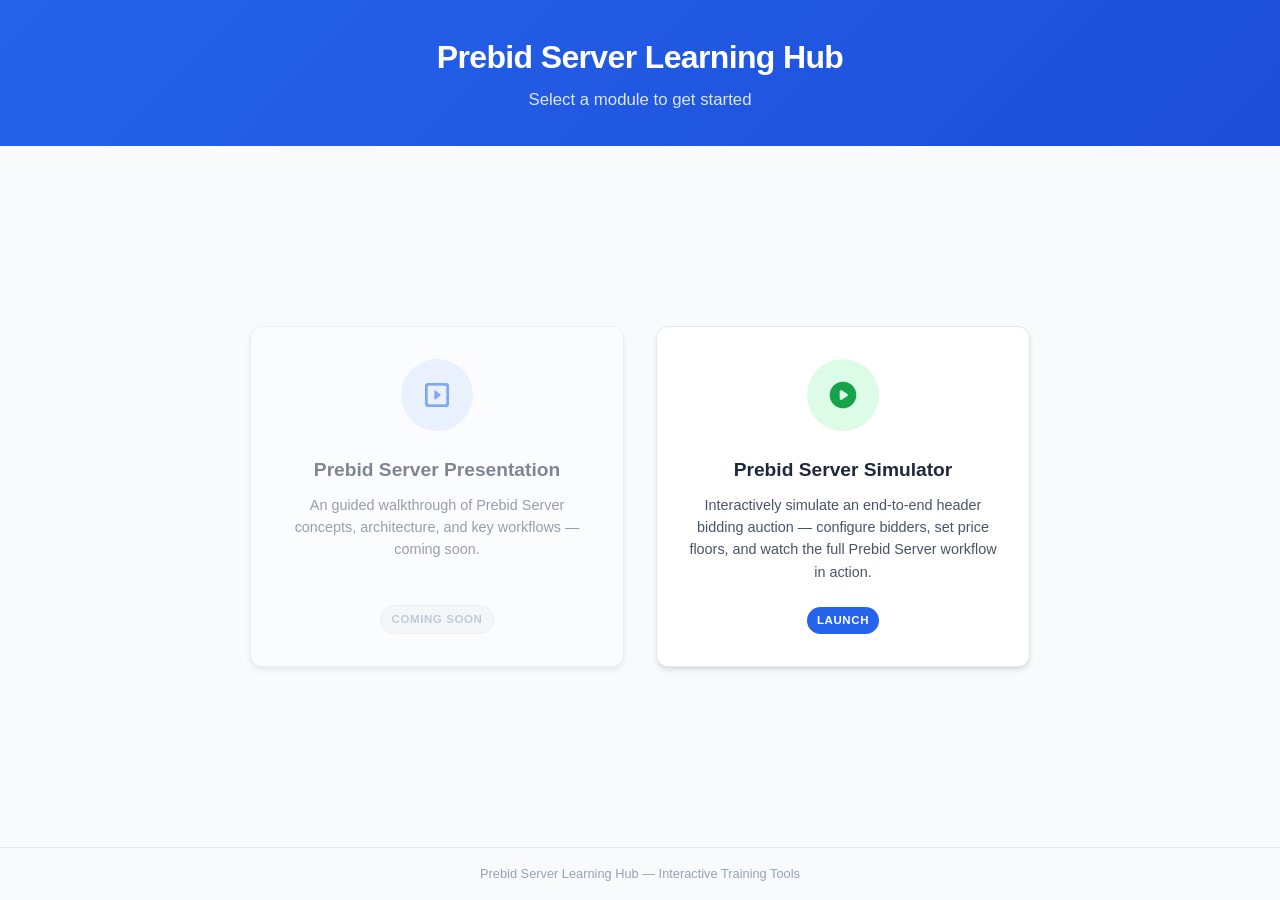
==== landing.html @ 48463693 "first commit" ====
<!DOCTYPE html>
<html lang="en">

<head>
    <meta charset="UTF-8">
    <meta name="viewport" content="width=device-width, initial-scale=1.0">
    <title>Prebid Server — Learning Hub</title>
    <link rel="stylesheet" href="styles.css">
    <link rel="stylesheet" href="https://fonts.googleapis.com/icon?family=Material+Icons+Round">
    <style>
        /* ── Landing-page-specific overrides ── */
        body {
            display: flex;
            flex-direction: column;
            min-height: 100vh;
        }

        .landing-header {
            background: linear-gradient(135deg, var(--primary-color) 0%, var(--primary-dark) 100%);
            color: #fff;
            padding: var(--spacing-xl) var(--spacing-xl);
            text-align: center;
        }

        .landing-header h1 {
            font-size: 2rem;
            font-weight: 700;
            letter-spacing: -0.02em;
            margin-bottom: var(--spacing-xs);
        }

        .landing-header p {
            font-size: 1.05rem;
            opacity: 0.85;
        }

        .landing-main {
            flex: 1;
            display: flex;
            align-items: center;
            justify-content: center;
            padding: var(--spacing-xl);
        }

        .card-grid {
            display: grid;
            grid-template-columns: repeat(auto-fit, minmax(280px, 1fr));
            gap: var(--spacing-xl);
            max-width: 780px;
            width: 100%;
        }

        .landing-card {
            background: var(--bg-secondary);
            border: 1px solid var(--border-color);
            border-radius: var(--radius-lg);
            box-shadow: var(--shadow-md);
            padding: var(--spacing-xl);
            display: flex;
            flex-direction: column;
            align-items: center;
            text-align: center;
            transition: transform var(--transition-normal), box-shadow var(--transition-normal);
            text-decoration: none;
            color: inherit;
            cursor: pointer;
        }

        .landing-card:hover:not(.card-disabled) {
            transform: translateY(-4px);
            box-shadow: var(--shadow-lg);
        }

        .card-disabled {
            opacity: 0.55;
            cursor: not-allowed;
        }

        .card-icon {
            width: 72px;
            height: 72px;
            border-radius: 50%;
            display: flex;
            align-items: center;
            justify-content: center;
            margin-bottom: var(--spacing-lg);
            font-size: 2rem;
        }

        .card-icon--blue {
            background: #dbeafe;
            color: var(--primary-color);
        }

        .card-icon--green {
            background: #dcfce7;
            color: #16a34a;
        }

        .landing-card h2 {
            font-size: 1.2rem;
            font-weight: 700;
            margin-bottom: var(--spacing-sm);
            color: var(--text-primary);
        }

        .landing-card p {
            font-size: 0.9rem;
            color: var(--text-secondary);
            line-height: 1.55;
            margin-bottom: var(--spacing-lg);
            flex: 1;
        }

        .card-badge {
            font-size: 0.72rem;
            font-weight: 600;
            letter-spacing: 0.05em;
            text-transform: uppercase;
            padding: 0.25rem 0.65rem;
            border-radius: var(--radius-full);
        }

        .badge-coming-soon {
            background: var(--bg-tertiary);
            color: var(--text-muted);
            border: 1px solid var(--border-color);
        }

        .badge-launch {
            background: var(--primary-color);
            color: #fff;
        }

        .landing-footer {
            text-align: center;
            padding: var(--spacing-md) var(--spacing-xl);
            font-size: 0.8rem;
            color: var(--text-muted);
            border-top: 1px solid var(--border-color);
        }
    </style>
</head>

<body>
    <header class="landing-header">
        <h1>Prebid Server Learning Hub</h1>
        <p>Select a module to get started</p>
    </header>

    <main class="landing-main">
        <div class="card-grid">

            <!-- Card 1: Presentation (placeholder) -->
            <div class="landing-card card-disabled" aria-disabled="true" title="Coming soon">
                <div class="card-icon card-icon--blue">
                    <span class="material-icons-round" style="font-size:2rem;">slideshow</span>
                </div>
                <h2>Prebid Server Presentation</h2>
                <p>An guided walkthrough of Prebid Server concepts, architecture, and key workflows — coming soon.</p>
                <span class="card-badge badge-coming-soon">Coming Soon</span>
            </div>

            <!-- Card 2: Simulator (links to existing app) -->
            <a class="landing-card" href="index.html" aria-label="Open the Prebid Server Training Simulator">
                <div class="card-icon card-icon--green">
                    <span class="material-icons-round" style="font-size:2rem;">play_circle</span>
                </div>
                <h2>Prebid Server Simulator</h2>
                <p>Interactively simulate an end-to-end header bidding auction — configure bidders, set price floors,
                    and watch the full Prebid Server workflow in action.</p>
                <span class="card-badge badge-launch">Launch</span>
            </a>

        </div>
    </main>

    <footer class="landing-footer">
        Prebid Server Learning Hub &mdash; Interactive Training Tools
    </footer>
</body>

</html>
---- styles.css ----
/* ============================================
   CSS RESET AND BASE STYLES
   ============================================ */

*,
*::before,
*::after {
  box-sizing: border-box;
  margin: 0;
  padding: 0;
}

:root {
  /* Color Palette */
  --primary-color: #2563eb;
  --primary-dark: #1d4ed8;
  --primary-light: #3b82f6;
  --secondary-color: #64748b;
  --success-color: #22c55e;
  --success-light: #86efac;
  --warning-color: #f59e0b;
  --warning-light: #fcd34d;
  --danger-color: #ef4444;
  --danger-light: #fca5a5;
  --info-color: #06b6d4;
  --info-light: #67e8f9;

  /* Neutral Colors */
  --bg-primary: #f8fafc;
  --bg-secondary: #ffffff;
  --bg-tertiary: #f1f5f9;
  --text-primary: #1e293b;
  --text-secondary: #475569;
  --text-muted: #94a3b8;
  --border-color: #e2e8f0;
  --border-dark: #cbd5e1;

  /* Shadows */
  --shadow-sm: 0 1px 2px rgba(0, 0, 0, 0.05);
  --shadow-md:
    0 4px 6px -1px rgba(0, 0, 0, 0.1), 0 2px 4px -1px rgba(0, 0, 0, 0.06);
  --shadow-lg:
    0 10px 15px -3px rgba(0, 0, 0, 0.1), 0 4px 6px -2px rgba(0, 0, 0, 0.05);

  /* Spacing */
  --spacing-xs: 0.25rem;
  --spacing-sm: 0.5rem;
  --spacing-md: 1rem;
  --spacing-lg: 1.5rem;
  --spacing-xl: 2rem;

  /* Border Radius */
  --radius-sm: 0.25rem;
  --radius-md: 0.5rem;
  --radius-lg: 0.75rem;
  --radius-full: 9999px;

  /* Transitions */
  --transition-fast: 150ms ease;
  --transition-normal: 250ms ease;
  --transition-slow: 350ms ease;

  /* Typography */
  --font-family:
    -apple-system, BlinkMacSystemFont, "Segoe UI", Roboto, "Helvetica Neue",
    Arial, sans-serif;
  --font-mono:
    "SF Mono", "Fira Code", "Fira Mono", Menlo, Monaco, Consolas, monospace;
}

html {
  font-size: 16px;
  scroll-behavior: smooth;
}

body {
  font-family: var(--font-family);
  background-color: var(--bg-primary);
  color: var(--text-primary);
  line-height: 1.6;
  min-height: 100vh;
  overflow-x: hidden;
}

/* ============================================
   HEADER STYLES
   ============================================ */

.main-header {
  background: linear-gradient(
    135deg,
    var(--primary-color) 0%,
    var(--primary-dark) 100%
  );
  color: white;
  padding: var(--spacing-md) var(--spacing-xl);
  display: flex;
  justify-content: space-between;
  align-items: center;
  box-shadow: var(--shadow-md);
  position: sticky;
  top: 0;
  z-index: 100;
}

.header-content h1 {
  font-size: 1.5rem;
  font-weight: 700;
  letter-spacing: -0.025em;
}

.header-subtitle {
  font-size: 0.875rem;
  opacity: 0.9;
  margin-top: var(--spacing-xs);
}

.help-toggle {
  display: flex;
  align-items: center;
  gap: var(--spacing-sm);
  background: rgba(255, 255, 255, 0.15);
  border: 1px solid rgba(255, 255, 255, 0.25);
  color: white;
  padding: var(--spacing-sm) var(--spacing-md);
  border-radius: var(--radius-full);
  cursor: pointer;
  transition: background var(--transition-fast);
}

.help-toggle:hover {
  background: rgba(255, 255, 255, 0.25);
}

.help-icon {
  display: flex;
  align-items: center;
  justify-content: center;
  width: 1.5rem;
  height: 1.5rem;
  background: white;
  color: var(--primary-color);
  border-radius: var(--radius-full);
  font-weight: 700;
  font-size: 0.875rem;
}

/* ============================================
   APP CONTAINER LAYOUT
   ============================================ */

.app-container {
  display: grid;
  grid-template-columns: 320px 1fr 320px;
  gap: var(--spacing-md);
  padding: var(--spacing-md);
  height: calc(100vh - 80px);
  overflow: hidden;
  position: relative;
}

/* Responsive adjustments */
@media (max-width: 1400px) {
  .app-container {
    grid-template-columns: 280px 1fr 280px;
  }
}

@media (max-width: 1200px) {
  .app-container {
    grid-template-columns: 260px 1fr 260px;
    gap: var(--spacing-sm);
    padding: var(--spacing-sm);
  }
}

@media (max-width: 1024px) {
  .app-container {
    grid-template-columns: 1fr;
    grid-template-rows: auto auto auto;
    height: auto;
    overflow: visible;
  }

  .config-panel,
  .results-panel,
  .workflow-panel {
    height: auto;
    max-height: none;
  }
}

/* ============================================
   HELP SIDEBAR STYLES
   ============================================ */

.help-sidebar {
  position: fixed;
  top: 0;
  right: -400px;
  width: 400px;
  height: 100vh;
  background: var(--bg-secondary);
  box-shadow: var(--shadow-lg);
  z-index: 200;
  transition: right var(--transition-normal);
  overflow-y: auto;
}

.help-sidebar.open {
  right: 0;
}

.help-header {
  display: flex;
  justify-content: space-between;
  align-items: center;
  padding: var(--spacing-lg);
  border-bottom: 1px solid var(--border-color);
  background: var(--bg-tertiary);
  position: sticky;
  top: 0;
}

.help-header h2 {
  font-size: 1.125rem;
  color: var(--text-primary);
}

.close-help {
  width: 2rem;
  height: 2rem;
  display: flex;
  align-items: center;
  justify-content: center;
  background: transparent;
  border: none;
  font-size: 1.5rem;
  color: var(--text-secondary);
  cursor: pointer;
  border-radius: var(--radius-sm);
  transition: background var(--transition-fast);
}

.close-help:hover {
  background: var(--border-color);
}

.help-content {
  padding: var(--spacing-lg);
}

.help-section {
  margin-bottom: var(--spacing-xl);
}

.help-section h3 {
  font-size: 1rem;
  color: var(--primary-color);
  margin-bottom: var(--spacing-md);
  padding-bottom: var(--spacing-sm);
  border-bottom: 2px solid var(--primary-light);
}

.help-section p {
  color: var(--text-secondary);
  font-size: 0.875rem;
}

.glossary {
  display: flex;
  flex-direction: column;
  gap: var(--spacing-md);
}

.glossary dt {
  font-weight: 600;
  color: var(--text-primary);
  font-size: 0.875rem;
}

.glossary dd {
  color: var(--text-secondary);
  font-size: 0.8125rem;
  margin-left: var(--spacing-md);
  padding-left: var(--spacing-md);
  border-left: 2px solid var(--border-color);
}

.phase-list {
  list-style: none;
  counter-reset: phase;
}

.phase-list li {
  counter-increment: phase;
  padding: var(--spacing-sm) 0;
  padding-left: var(--spacing-xl);
  position: relative;
  font-size: 0.875rem;
  color: var(--text-secondary);
}

.phase-list li::before {
  content: counter(phase);
  position: absolute;
  left: 0;
  width: 1.5rem;
  height: 1.5rem;
  background: var(--primary-color);
  color: white;
  border-radius: var(--radius-full);
  display: flex;
  align-items: center;
  justify-content: center;
  font-size: 0.75rem;
  font-weight: 600;
}

/* ============================================
   PANEL STYLES (Config & Results)
   ============================================ */

.config-panel,
.results-panel {
  background: var(--bg-secondary);
  border-radius: var(--radius-lg);
  box-shadow: var(--shadow-md);
  overflow: hidden;
  display: flex;
  flex-direction: column;
  height: 100%;
}

.panel-header {
  background: var(--bg-tertiary);
  padding: var(--spacing-md) var(--spacing-lg);
  border-bottom: 1px solid var(--border-color);
}

.panel-header h2 {
  font-size: 1rem;
  font-weight: 600;
  color: var(--text-primary);
}

.config-panel {
  overflow-y: auto;
}

.results-panel {
  overflow-y: auto;
}

/* ============================================
   CONFIGURATION SECTION STYLES
   ============================================ */

.config-section {
  padding: var(--spacing-md) var(--spacing-lg);
  border-bottom: 1px solid var(--border-color);
}

.config-section:last-child {
  border-bottom: none;
}

.config-section h3 {
  font-size: 0.875rem;
  font-weight: 600;
  color: var(--text-primary);
  margin-bottom: var(--spacing-md);
  display: flex;
  align-items: center;
  gap: var(--spacing-sm);
}

/* Preset Buttons */
.preset-buttons {
  display: grid;
  grid-template-columns: 1fr 1fr;
  gap: var(--spacing-sm);
}

.preset-btn {
  display: flex;
  flex-direction: column;
  align-items: center;
  gap: var(--spacing-xs);
  padding: var(--spacing-sm);
  background: var(--bg-tertiary);
  border: 1px solid var(--border-color);
  border-radius: var(--radius-md);
  cursor: pointer;
  transition: all var(--transition-fast);
}

.preset-btn:hover {
  background: var(--primary-color);
  color: white;
  border-color: var(--primary-color);
}

.preset-btn.active {
  background: var(--primary-color);
  color: white;
  border-color: var(--primary-color);
}

.preset-icon {
  font-size: 1.25rem;
  line-height: 1;
}

.preset-name {
  font-size: 0.75rem;
  font-weight: 500;
}

/* Bidder List */
.bidder-list {
  display: flex;
  flex-direction: column;
  gap: var(--spacing-sm);
}

.bidder-item {
  display: flex;
  align-items: center;
  gap: var(--spacing-md);
  padding: var(--spacing-sm);
  background: var(--bg-tertiary);
  border-radius: var(--radius-md);
  transition: background var(--transition-fast);
}

.bidder-item:hover {
  background: var(--border-color);
}

.bidder-toggle {
  position: relative;
  width: 2.5rem;
  height: 1.25rem;
  background: var(--border-dark);
  border-radius: var(--radius-full);
  cursor: pointer;
  transition: background var(--transition-fast);
}

.bidder-toggle.active {
  background: var(--success-color);
}

.bidder-toggle::after {
  content: "";
  position: absolute;
  top: 2px;
  left: 2px;
  width: 1rem;
  height: 1rem;
  background: white;
  border-radius: var(--radius-full);
  transition: transform var(--transition-fast);
  box-shadow: var(--shadow-sm);
}

.bidder-toggle.active::after {
  transform: translateX(1.25rem);
}

.bidder-info {
  flex: 1;
}

.bidder-name {
  font-weight: 500;
  font-size: 0.875rem;
  color: var(--text-primary);
}

.bidder-details {
  font-size: 0.75rem;
  color: var(--text-muted);
}

.bidder-color {
  width: 0.5rem;
  height: 2rem;
  border-radius: var(--radius-sm);
}

/* Setting Groups */
.setting-group {
  margin-bottom: var(--spacing-md);
}

.setting-group:last-child {
  margin-bottom: 0;
}

.setting-group label {
  display: flex;
  align-items: center;
  gap: var(--spacing-sm);
  font-size: 0.8125rem;
  font-weight: 500;
  color: var(--text-secondary);
  margin-bottom: var(--spacing-sm);
}

/* Range Sliders */
input[type="range"] {
  width: 100%;
  height: 0.5rem;
  background: var(--border-color);
  border-radius: var(--radius-full);
  outline: none;
  -webkit-appearance: none;
}

input[type="range"]::-webkit-slider-thumb {
  -webkit-appearance: none;
  width: 1.25rem;
  height: 1.25rem;
  background: var(--primary-color);
  border-radius: var(--radius-full);
  cursor: pointer;
  box-shadow: var(--shadow-md);
  transition: transform var(--transition-fast);
}

input[type="range"]::-webkit-slider-thumb:hover {
  transform: scale(1.1);
}

.slider-labels {
  display: flex;
  justify-content: space-between;
  font-size: 0.6875rem;
  color: var(--text-muted);
  margin-top: var(--spacing-xs);
}

/* Toggle Groups */
.toggle-group {
  display: flex;
  gap: 2px;
  background: var(--border-color);
  border-radius: var(--radius-md);
  padding: 2px;
}

.toggle-btn {
  flex: 1;
  padding: var(--spacing-sm);
  background: transparent;
  border: none;
  font-size: 0.75rem;
  font-weight: 500;
  color: var(--text-secondary);
  cursor: pointer;
  border-radius: var(--radius-sm);
  transition: all var(--transition-fast);
}

.toggle-btn.active {
  background: var(--bg-secondary);
  color: var(--primary-color);
  box-shadow: var(--shadow-sm);
}

/* Select Dropdowns */
select {
  width: 100%;
  padding: var(--spacing-sm);
  background: var(--bg-secondary);
  border: 1px solid var(--border-color);
  border-radius: var(--radius-md);
  font-size: 0.8125rem;
  color: var(--text-primary);
  cursor: pointer;
  outline: none;
  transition: border-color var(--transition-fast);
}

select:focus {
  border-color: var(--primary-color);
}

/* Checkbox Labels */
.checkbox-label {
  display: flex;
  align-items: center;
  gap: var(--spacing-sm);
  cursor: pointer;
}

.checkbox-label input[type="checkbox"] {
  width: 1rem;
  height: 1rem;
  accent-color: var(--primary-color);
}

/* Floor Settings */
.floor-settings {
  display: none;
  margin-top: var(--spacing-md);
  padding-top: var(--spacing-md);
  border-top: 1px dashed var(--border-color);
}

.floor-settings.visible {
  display: block;
}

/* Exchange Rates */
.exchange-rates {
  margin-top: var(--spacing-sm);
}

.rate-display {
  display: flex;
  flex-direction: column;
  gap: var(--spacing-xs);
  font-size: 0.75rem;
  color: var(--text-muted);
  background: var(--bg-tertiary);
  padding: var(--spacing-sm);
  border-radius: var(--radius-sm);
}

/* Config Actions */
.config-actions {
  display: flex;
  gap: var(--spacing-sm);
  flex-wrap: wrap;
}

.action-btn {
  flex: 1;
  min-width: 80px;
  display: flex;
  align-items: center;
  justify-content: center;
  gap: var(--spacing-xs);
  padding: var(--spacing-sm);
  background: var(--bg-tertiary);
  border: 1px solid var(--border-color);
  border-radius: var(--radius-md);
  font-size: 0.75rem;
  font-weight: 500;
  color: var(--text-secondary);
  cursor: pointer;
  transition: all var(--transition-fast);
}

.action-btn:hover {
  background: var(--primary-color);
  color: white;
  border-color: var(--primary-color);
}

/* ============================================
   WORKFLOW PANEL STYLES
   ============================================ */

.workflow-panel {
  background: var(--bg-secondary);
  border-radius: var(--radius-lg);
  box-shadow: var(--shadow-md);
  overflow: hidden;
  display: flex;
  flex-direction: column;
  height: 100%;
}

/* Simulation Controls */
.simulation-controls {
  display: flex;
  align-items: center;
  gap: var(--spacing-sm);
  padding: var(--spacing-sm) var(--spacing-md);
  background: var(--bg-tertiary);
  border-bottom: 1px solid var(--border-color);
  flex-wrap: wrap;
  flex-shrink: 0;
}

.control-btn {
  display: flex;
  align-items: center;
  gap: var(--spacing-sm);
  padding: var(--spacing-sm) var(--spacing-md);
  background: var(--bg-secondary);
  border: 1px solid var(--border-color);
  border-radius: var(--radius-md);
  font-size: 0.875rem;
  font-weight: 500;
  color: var(--text-primary);
  cursor: pointer;
  transition: all var(--transition-fast);
}

.control-btn:hover:not(:disabled) {
  border-color: var(--primary-color);
  color: var(--primary-color);
}

.control-btn:disabled {
  opacity: 0.5;
  cursor: not-allowed;
}

.control-btn.primary {
  background: var(--primary-color);
  border-color: var(--primary-color);
  color: white;
}

.control-btn.primary:hover:not(:disabled) {
  background: var(--primary-dark);
}

.btn-icon {
  font-size: 1.25rem;
  line-height: 1;
}

.speed-control {
  display: flex;
  align-items: center;
  gap: var(--spacing-sm);
  margin-left: auto;
  font-size: 0.8125rem;
  color: var(--text-secondary);
}

.speed-control select {
  width: auto;
  padding: var(--spacing-xs) var(--spacing-sm);
}

/* Phase Indicator */
.phase-indicator {
  display: flex;
  align-items: center;
  justify-content: center;
  padding: var(--spacing-sm) var(--spacing-md);
  background: linear-gradient(
    180deg,
    var(--bg-tertiary) 0%,
    var(--bg-secondary) 100%
  );
  border-bottom: 1px solid var(--border-color);
  gap: var(--spacing-xs);
  flex-shrink: 0;
}

.phase {
  display: flex;
  flex-direction: column;
  align-items: center;
  gap: var(--spacing-xs);
  opacity: 0.4;
  transition: all var(--transition-normal);
}

.phase.active {
  opacity: 1;
}

.phase.completed {
  opacity: 1;
}

.phase-number {
  width: 2.75rem;
  height: 2.75rem;
  display: flex;
  align-items: center;
  justify-content: center;
  background: var(--border-color);
  color: var(--text-secondary);
  border-radius: var(--radius-full);
  font-weight: 600;
  font-size: 1rem;
  transition: all var(--transition-normal);
}

.phase.active .phase-number {
  background: var(--primary-color);
  color: white;
  box-shadow: 0 0 0 4px rgba(37, 99, 235, 0.2);
}

.phase.completed .phase-number {
  background: var(--success-color);
  color: white;
}

/* Material Icon sizing per context */
.phase-icon {
  font-size: 1.25rem;
  line-height: 1;
  transition: inherit;
}

/* Swap icon to checkmark when phase is completed */
.phase.completed .phase-icon {
  font-size: 1.125rem;
}

.phase-label {
  font-size: 0.75rem;
  font-weight: 500;
  color: var(--text-secondary);
}

.phase.active .phase-label {
  color: var(--primary-color);
  font-weight: 600;
}

.phase.completed .phase-label {
  color: var(--success-color);
}

.phase.completed {
  cursor: pointer;
}

.phase.completed:hover .phase-number {
  transform: scale(1.12);
  box-shadow: 0 0 0 5px rgba(34, 197, 94, 0.25);
}

/* Highlight the phase currently being viewed in the indicator */
.phase.viewing .phase-number {
  outline: 3px solid var(--primary-color);
  outline-offset: 2px;
}

.phase-connector {
  width: 3rem;
  height: 2px;
  background: var(--border-color);
  transition: background var(--transition-normal);
}

.phase-connector.active {
  background: var(--primary-color);
}

.phase-connector.completed {
  background: var(--success-color);
}

/* Workflow Visualization */
.workflow-visualization {
  flex: 1;
  overflow-y: auto;
  overflow-x: hidden;
  padding: var(--spacing-md);
  display: flex;
  flex-direction: column;
  gap: var(--spacing-md);
  position: relative;
}

/* Workflow Stages — one visible at a time */
.workflow-stage {
  background: var(--bg-tertiary);
  border-radius: var(--radius-lg);
  overflow: hidden;
  display: none;
  border: 2px solid transparent;
}

/* ---- Phase slide-transition keyframes ---- */
@keyframes stageExitLeft {
  from {
    opacity: 1;
    transform: translateX(0) scale(1);
  }
  to {
    opacity: 0;
    transform: translateX(-48px) scale(0.97);
  }
}

@keyframes stageExitRight {
  from {
    opacity: 1;
    transform: translateX(0) scale(1);
  }
  to {
    opacity: 0;
    transform: translateX(48px) scale(0.97);
  }
}

@keyframes stageEnterFromRight {
  from {
    opacity: 0;
    transform: translateX(48px) scale(0.97);
  }
  to {
    opacity: 1;
    transform: translateX(0) scale(1);
  }
}

@keyframes stageEnterFromLeft {
  from {
    opacity: 0;
    transform: translateX(-48px) scale(0.97);
  }
  to {
    opacity: 1;
    transform: translateX(0) scale(1);
  }
}

/* Legacy fade kept for generic use */
@keyframes stageFadeIn {
  from {
    opacity: 0;
    transform: translateY(6px);
  }
  to {
    opacity: 1;
    transform: translateY(0);
  }
}

.workflow-stage.visible {
  display: block;
}

/* Exiting stage: stays block, absolutely positioned so it
   doesn't push the incoming stage down */
.workflow-stage.exiting-left,
.workflow-stage.exiting-right {
  display: block !important;
  position: absolute;
  top: var(--spacing-md);
  left: var(--spacing-md);
  right: var(--spacing-md);
  pointer-events: none;
  z-index: 2;
  animation-duration: 0.26s;
  animation-timing-function: cubic-bezier(0.4, 0, 0.2, 1);
  animation-fill-mode: forwards;
}

.workflow-stage.exiting-left {
  animation-name: stageExitLeft;
}
.workflow-stage.exiting-right {
  animation-name: stageExitRight;
}

/* Entering stage: appears in flow and slides in */
.workflow-stage.entering-right,
.workflow-stage.entering-left {
  animation-duration: 0.3s;
  animation-timing-function: cubic-bezier(0.4, 0, 0.2, 1);
  animation-fill-mode: both;
}

.workflow-stage.entering-right {
  animation-name: stageEnterFromRight;
}
.workflow-stage.entering-left {
  animation-name: stageEnterFromLeft;
}

.workflow-stage.visible.active {
  border-color: var(--primary-color);
  box-shadow: var(--shadow-md);
}

.workflow-stage.visible.completed {
  border-color: var(--success-color);
}

.stage-header {
  display: flex;
  justify-content: space-between;
  align-items: center;
  padding: var(--spacing-md);
  background: var(--bg-secondary);
  border-bottom: 1px solid var(--border-color);
}

.stage-header h3 {
  font-size: 0.9375rem;
  font-weight: 600;
  color: var(--text-primary);
}

.stage-status {
  font-size: 0.75rem;
  font-weight: 500;
  padding: var(--spacing-xs) var(--spacing-sm);
  border-radius: var(--radius-full);
  background: var(--border-color);
  color: var(--text-secondary);
}

.stage-status.active {
  background: var(--primary-light);
  color: white;
}

.stage-status.completed {
  background: var(--success-color);
  color: white;
}

.stage-content {
  padding: var(--spacing-md);
}

/* Phase 1: Request Stage */
#requestStage .stage-content {
  display: flex;
  align-items: center;
  justify-content: center;
  gap: var(--spacing-xl);
  flex-wrap: wrap;
}

.publisher-page,
.prebid-server {
  display: flex;
  flex-direction: column;
  align-items: center;
  gap: var(--spacing-sm);
  padding: var(--spacing-lg);
  background: var(--bg-secondary);
  border-radius: var(--radius-lg);
  box-shadow: var(--shadow-sm);
  min-width: 140px;
}

.page-icon,
.server-icon {
  font-size: 2.5rem;
  line-height: 1;
  display: flex;
  align-items: center;
  justify-content: center;
}

.page-icon .material-icons-round,
.server-icon .material-icons-round {
  font-size: inherit;
}

.page-label,
.server-label {
  font-weight: 600;
  font-size: 0.875rem;
  color: var(--text-primary);
}

.ad-slot {
  display: flex;
  flex-direction: column;
  align-items: center;
  padding: var(--spacing-sm);
  background: var(--warning-light);
  border: 2px dashed var(--warning-color);
  border-radius: var(--radius-sm);
  font-size: 0.75rem;
  color: var(--text-primary);
}

.slot-size {
  font-weight: 600;
  color: var(--warning-color);
}

.request-arrow {
  display: flex;
  flex-direction: column;
  align-items: center;
  gap: var(--spacing-xs);
  opacity: 0.3;
  transition: opacity var(--transition-normal);
}

.request-arrow.active {
  opacity: 1;
}

.arrow-line {
  width: 80px;
  height: 3px;
  background: var(--primary-color);
  position: relative;
}

.arrow-head {
  width: 0;
  height: 0;
  border-left: 8px solid var(--primary-color);
  border-top: 6px solid transparent;
  border-bottom: 6px solid transparent;
  margin-left: 75px;
  margin-top: -9px;
}

.arrow-label {
  font-size: 0.6875rem;
  color: var(--primary-color);
  font-weight: 500;
  white-space: nowrap;
}

/* Side-by-side row that holds Phase 1's two code blocks */
.code-blocks-row {
  display: none;
  gap: var(--spacing-md);
  margin: var(--spacing-md) var(--spacing-md) var(--spacing-md);
}

.code-blocks-row.visible {
  display: flex;
}

/* Blocks inside the row share space equally and are always shown */
.code-blocks-row > .request-details {
  flex: 1;
  min-width: 0;
  margin-top: 0;
  display: block;
}

.request-details {
  margin-top: var(--spacing-md);
  padding: var(--spacing-md);
  background: var(--bg-secondary);
  border-radius: var(--radius-md);
  display: none;
}

.request-details.visible {
  display: block;
}

/* Header row: title + expand button */
.request-details-header {
  display: flex;
  align-items: center;
  justify-content: space-between;
  margin-bottom: var(--spacing-sm);
}

.request-details-header h4 {
  font-size: 0.8125rem;
  color: var(--text-secondary);
}

.request-expand-btn {
  display: flex;
  align-items: center;
  justify-content: center;
  width: 1.75rem;
  height: 1.75rem;
  background: var(--bg-tertiary);
  border: 1px solid var(--border-color);
  border-radius: var(--radius-sm);
  color: var(--text-secondary);
  cursor: pointer;
  transition:
    background var(--transition-fast),
    color var(--transition-fast),
    border-color var(--transition-fast);
}

.request-expand-btn:hover {
  background: var(--primary-color);
  border-color: var(--primary-color);
  color: white;
}

.request-expand-btn .material-icons-round {
  font-size: 1rem;
  line-height: 1;
}

.request-details pre {
  font-family: var(--font-mono);
  font-size: 0.75rem;
  background: var(--text-primary);
  color: var(--success-light);
  padding: var(--spacing-md);
  border-radius: var(--radius-sm);
  overflow-x: auto;
  max-height: 200px;
  cursor: pointer;
}

.request-details pre:hover {
  outline: 2px solid var(--primary-color);
  outline-offset: 2px;
}

/* ============================================
   REQUEST PARAMS CODE MODAL
   ============================================ */

.code-modal-overlay {
  position: fixed;
  inset: 0;
  background: rgba(15, 23, 42, 0.6);
  backdrop-filter: blur(3px);
  z-index: 400;
  display: flex;
  align-items: center;
  justify-content: center;
  padding: var(--spacing-lg);
  animation: fadeIn 0.18s ease;
}

.code-modal-overlay.hidden {
  display: none;
}

.code-modal {
  background: var(--bg-secondary);
  border-radius: var(--radius-lg);
  box-shadow: 0 25px 50px -12px rgba(0, 0, 0, 0.35);
  width: min(860px, 100%);
  max-height: 82vh;
  display: flex;
  flex-direction: column;
  animation: codeModalIn 0.22s cubic-bezier(0.4, 0, 0.2, 1);
  overflow: hidden;
}

@keyframes codeModalIn {
  from {
    opacity: 0;
    transform: scale(0.96) translateY(12px);
  }
  to {
    opacity: 1;
    transform: scale(1) translateY(0);
  }
}

.code-modal-header {
  display: flex;
  align-items: center;
  justify-content: space-between;
  padding: var(--spacing-md) var(--spacing-lg);
  background: var(--text-primary);
  border-radius: var(--radius-lg) var(--radius-lg) 0 0;
  flex-shrink: 0;
}

.code-modal-title {
  display: flex;
  align-items: center;
  gap: var(--spacing-sm);
  color: var(--success-light);
  font-size: 0.875rem;
  font-weight: 600;
}

.code-modal-title .material-icons-round {
  font-size: 1.125rem;
  line-height: 1;
  opacity: 0.75;
}

.code-modal-close {
  display: flex;
  align-items: center;
  justify-content: center;
  width: 2rem;
  height: 2rem;
  background: rgba(255, 255, 255, 0.08);
  border: 1px solid rgba(255, 255, 255, 0.15);
  border-radius: var(--radius-sm);
  color: rgba(255, 255, 255, 0.7);
  cursor: pointer;
  transition:
    background var(--transition-fast),
    color var(--transition-fast);
}

.code-modal-close:hover {
  background: rgba(255, 255, 255, 0.18);
  color: white;
}

.code-modal-close .material-icons-round {
  font-size: 1.125rem;
  line-height: 1;
}

.code-modal-body {
  flex: 1;
  overflow: hidden;
  display: flex;
  flex-direction: column;
}

.json-comment {
  color: #6a9955;
  font-style: italic;
}

.code-modal-pre {
  font-family: var(--font-mono);
  font-size: 0.8125rem;
  line-height: 1.6;
  background: var(--text-primary);
  color: var(--success-light);
  padding: var(--spacing-lg);
  margin: 0;
  overflow: auto;
  flex: 1;
  min-height: 0;
  border-radius: 0 0 var(--radius-lg) var(--radius-lg);
}

/* Phase 2: Bidder Stage */
.bidder-flow {
  display: flex;
  align-items: flex-start;
  gap: var(--spacing-xl);
}

.prebid-server-mini {
  display: flex;
  flex-direction: column;
  align-items: center;
  gap: var(--spacing-xs);
  padding: var(--spacing-md);
  background: var(--bg-secondary);
  border-radius: var(--radius-md);
  box-shadow: var(--shadow-sm);
}

.prebid-server-mini .server-icon {
  font-size: 1.5rem;
  line-height: 1;
  display: flex;
  align-items: center;
  justify-content: center;
}

.prebid-server-mini .server-icon .material-icons-round {
  font-size: inherit;
}

.prebid-server-mini .server-label {
  font-size: 0.75rem;
}

.bidder-requests {
  display: flex;
  flex-direction: column;
  gap: var(--spacing-md);
  flex: 1;
}

.bidder-request-item {
  display: flex;
  align-items: center;
  gap: var(--spacing-md);
  padding: var(--spacing-sm);
  background: var(--bg-secondary);
  border-radius: var(--radius-md);
  opacity: 0.3;
  transform: translateX(-20px);
  transition: all var(--transition-normal);
}

.bidder-request-item.active {
  opacity: 1;
  transform: translateX(0);
}

.bidder-request-item.sent {
  opacity: 1;
  transform: translateX(0);
}

.request-line {
  flex: 1;
  height: 3px;
  background: var(--border-color);
  border-radius: var(--radius-full);
  position: relative;
  overflow: hidden;
}

.request-progress {
  position: absolute;
  top: 0;
  left: 0;
  height: 100%;
  width: 0;
  border-radius: var(--radius-full);
  transition: width 0.5s linear;
}

.bidder-endpoint {
  display: flex;
  flex-direction: column;
  align-items: center;
  padding: var(--spacing-sm);
  background: var(--bg-tertiary);
  border-radius: var(--radius-sm);
  min-width: 80px;
}

.endpoint-name {
  font-size: 0.75rem;
  font-weight: 600;
  color: var(--text-primary);
}

.endpoint-status {
  font-size: 0.625rem;
  color: var(--text-muted);
}

/* Phase 3: Auction Stage */
.auction-timeline {
  margin-bottom: var(--spacing-lg);
}

.timeline-header {
  display: flex;
  justify-content: space-between;
  align-items: center;
  margin-bottom: var(--spacing-sm);
  font-size: 0.75rem;
  color: var(--text-secondary);
}

.timeout-marker {
  color: var(--danger-color);
  font-weight: 500;
}

.timeline-bar {
  position: relative;
  height: 2rem;
  background: var(--bg-secondary);
  border-radius: var(--radius-md);
  overflow: hidden;
  box-shadow: inset 0 1px 3px rgba(0, 0, 0, 0.1);
}

.timeline-progress {
  position: absolute;
  top: 0;
  left: 0;
  height: 100%;
  width: 0;
  background: linear-gradient(
    90deg,
    var(--primary-light),
    var(--primary-color)
  );
  transition: width 0.1s linear;
}

.timeout-line {
  position: absolute;
  top: 0;
  height: 100%;
  width: 2px;
  background: var(--danger-color);
  z-index: 1;
}

.bid-responses {
  display: flex;
  flex-wrap: wrap;
  gap: var(--spacing-sm);
  margin-top: var(--spacing-md);
}

.bid-marker {
  display: flex;
  align-items: center;
  gap: var(--spacing-xs);
  padding: var(--spacing-xs) var(--spacing-sm);
  background: var(--bg-secondary);
  border-radius: var(--radius-sm);
  font-size: 0.75rem;
  opacity: 0;
  transform: translateY(10px);
  transition: all var(--transition-fast);
}

.bid-marker.visible {
  opacity: 1;
  transform: translateY(0);
}

.bid-marker.won {
  background: var(--success-light);
  color: var(--text-primary);
}

.bid-marker.lost {
  background: var(--border-color);
  color: var(--text-secondary);
}

.bid-marker.timeout {
  background: var(--warning-light);
  color: var(--text-primary);
}

.bid-marker.floor {
  background: var(--danger-light);
  color: var(--text-primary);
}

.bid-marker-color {
  width: 0.5rem;
  height: 0.5rem;
  border-radius: var(--radius-full);
}

/* Bid Table */
.bid-table-container {
  overflow-x: auto;
}

.bid-table {
  width: 100%;
  border-collapse: collapse;
  font-size: 0.8125rem;
}

.bid-table th,
.bid-table td {
  padding: var(--spacing-sm);
  text-align: left;
  border-bottom: 1px solid var(--border-color);
}

.bid-table th {
  background: var(--bg-secondary);
  font-weight: 600;
  color: var(--text-secondary);
  font-size: 0.75rem;
  text-transform: uppercase;
  letter-spacing: 0.025em;
}

.bid-table td {
  background: var(--bg-secondary);
}

.bid-table tr:hover td {
  background: var(--bg-tertiary);
}

.status-badge {
  display: inline-flex;
  align-items: center;
  gap: var(--spacing-xs);
  padding: var(--spacing-xs) var(--spacing-sm);
  border-radius: var(--radius-full);
  font-size: 0.6875rem;
  font-weight: 500;
}

.status-badge.won {
  background: var(--success-light);
  color: #166534;
}

.status-badge.lost {
  background: var(--border-color);
  color: var(--text-secondary);
}

.status-badge.timeout {
  background: var(--warning-light);
  color: #92400e;
}

.status-badge.floor {
  background: var(--danger-light);
  color: #991b1b;
}

.status-badge.pending {
  background: var(--info-light);
  color: #0e7490;
}

/* Phase 4: Post-Auction Stage */
.post-auction-steps {
  display: flex;
  flex-direction: column;
  gap: var(--spacing-md);
}

.processing-step {
  display: flex;
  align-items: center;
  gap: var(--spacing-md);
  padding: var(--spacing-md);
  background: var(--bg-secondary);
  border-radius: var(--radius-md);
  opacity: 0.3;
  transition: all var(--transition-normal);
}

.processing-step.active {
  opacity: 1;
  border-left: 3px solid var(--primary-color);
}

.processing-step.completed {
  opacity: 1;
  border-left: 3px solid var(--success-color);
}

.step-icon {
  font-size: 1.5rem;
  line-height: 1;
  display: flex;
  align-items: center;
  justify-content: center;
}

.step-icon .material-icons-round {
  font-size: inherit;
}

.step-info {
  flex: 1;
}

.step-name {
  font-weight: 600;
  font-size: 0.875rem;
  color: var(--text-primary);
}

.step-detail {
  font-size: 0.75rem;
  color: var(--text-secondary);
  margin-top: var(--spacing-xs);
}

/* Phase 5: Render Stage */
.render-flow {
  display: flex;
  align-items: center;
  justify-content: center;
  gap: var(--spacing-md);
  margin-bottom: var(--spacing-sm);
  flex-wrap: wrap;
}

.winning-bid-info {
  text-align: center;
  padding: var(--spacing-lg);
  background: var(--bg-secondary);
  border-radius: var(--radius-md);
  min-width: 150px;
}

.winner-label {
  font-size: 0.75rem;
  color: var(--text-secondary);
  margin-bottom: var(--spacing-sm);
}

.winner-details {
  font-size: 1.25rem;
  font-weight: 700;
  color: var(--success-color);
}

.render-arrow {
  display: flex;
  flex-direction: column;
  align-items: center;
  opacity: 0.3;
  transition: opacity var(--transition-normal);
}

.render-arrow.active {
  opacity: 1;
}

.rendered-ad {
  opacity: 0.3;
  transition: all var(--transition-normal);
}

.rendered-ad.active {
  opacity: 1;
}

.ad-placeholder {
  display: flex;
  flex-direction: column;
  align-items: center;
  justify-content: center;
  width: 200px;
  height: 140px;
  background: linear-gradient(
    135deg,
    var(--success-light) 0%,
    var(--success-color) 100%
  );
  border-radius: var(--radius-md);
  color: white;
  font-weight: 600;
  box-shadow: var(--shadow-lg);
}

.ad-placeholder .ad-size {
  font-size: 0.875rem;
  opacity: 0.8;
  margin-top: var(--spacing-sm);
}

.analytics-events {
  display: flex;
  gap: var(--spacing-md);
  justify-content: center;
  flex-wrap: wrap;
}

.event-item {
  display: flex;
  align-items: center;
  gap: var(--spacing-sm);
  padding: var(--spacing-sm) var(--spacing-md);
  background: var(--bg-secondary);
  border-radius: var(--radius-md);
  font-size: 0.8125rem;
}

.event-icon {
  font-size: 1.25rem;
  line-height: 1;
}

.event-name {
  color: var(--text-secondary);
}

.event-status {
  font-weight: 500;
  color: var(--text-muted);
}

.event-status.fired {
  color: var(--success-color);
}

/* ============================================
   RESULTS PANEL STYLES
   ============================================ */

.results-section {
  padding: var(--spacing-md) var(--spacing-lg);
  border-bottom: 1px solid var(--border-color);
}

.results-section:last-child {
  border-bottom: none;
}

.results-section h3 {
  font-size: 0.875rem;
  font-weight: 600;
  color: var(--text-primary);
  margin-bottom: var(--spacing-md);
}

/* Feedback Messages */
.feedback-messages {
  display: flex;
  flex-direction: column;
  gap: var(--spacing-sm);
  max-height: 200px;
  overflow-y: auto;
}

.feedback-item {
  display: flex;
  align-items: flex-start;
  gap: var(--spacing-sm);
  padding: var(--spacing-sm);
  border-radius: var(--radius-sm);
  font-size: 0.8125rem;
}

.feedback-item.info {
  background: var(--info-light);
  color: #0e7490;
}

.feedback-item.success {
  background: var(--success-light);
  color: #166534;
}

.feedback-item.warning {
  background: var(--warning-light);
  color: #92400e;
}

.feedback-item.error {
  background: var(--danger-light);
  color: #991b1b;
}

.feedback-icon {
  flex-shrink: 0;
  font-size: 1.125rem;
  line-height: 1;
}

.feedback-text {
  flex: 1;
  line-height: 1.4;
}

/* Summary Stats */
.summary-stats {
  display: grid;
  grid-template-columns: 1fr 1fr;
  gap: var(--spacing-sm);
}

.stat-item {
  display: flex;
  flex-direction: column;
  padding: var(--spacing-sm);
  background: var(--bg-tertiary);
  border-radius: var(--radius-sm);
}

.stat-label {
  font-size: 0.6875rem;
  color: var(--text-muted);
  text-transform: uppercase;
  letter-spacing: 0.025em;
}

.stat-value {
  font-size: 1.25rem;
  font-weight: 700;
  color: var(--text-primary);
}

.stat-value.highlight {
  color: var(--success-color);
}

/* Results Table */
.results-table-container {
  overflow-x: auto;
  max-height: 250px;
  overflow-y: auto;
}

.results-table {
  width: 100%;
  border-collapse: collapse;
  font-size: 0.75rem;
}

.results-table th,
.results-table td {
  padding: var(--spacing-sm);
  text-align: left;
  border-bottom: 1px solid var(--border-color);
}

.results-table th {
  background: var(--bg-tertiary);
  font-weight: 600;
  color: var(--text-secondary);
  position: sticky;
  top: 0;
}

.results-table td {
  background: var(--bg-secondary);
}

.results-table .empty-state {
  text-align: center;
  color: var(--text-muted);
  padding: var(--spacing-lg);
}

/* Impact Analysis */
.impact-analysis {
  font-size: 0.8125rem;
  color: var(--text-secondary);
}

.impact-placeholder {
  color: var(--text-muted);
  font-style: italic;
}

.impact-item {
  display: flex;
  align-items: flex-start;
  gap: var(--spacing-sm);
  padding: var(--spacing-sm) 0;
  border-bottom: 1px solid var(--border-color);
}

.impact-item:last-child {
  border-bottom: none;
}

.impact-icon {
  flex-shrink: 0;
}

/* ============================================
   TOOLTIP STYLES
   ============================================ */

.tooltip-trigger {
  display: inline-flex;
  align-items: center;
  justify-content: center;
  width: 1rem;
  height: 1rem;
  background: var(--border-color);
  color: var(--text-secondary);
  border-radius: var(--radius-full);
  font-size: 0.625rem;
  font-weight: 600;
  cursor: help;
  transition: background var(--transition-fast);
}

.tooltip-trigger:hover {
  background: var(--primary-color);
  color: white;
}

.tooltip {
  position: fixed;
  max-width: 250px;
  padding: var(--spacing-sm) var(--spacing-md);
  background: var(--text-primary);
  color: white;
  font-size: 0.75rem;
  border-radius: var(--radius-md);
  box-shadow: var(--shadow-lg);
  z-index: 300;
  pointer-events: none;
  opacity: 0;
  transition: opacity var(--transition-fast);
}

.tooltip.visible {
  opacity: 1;
}

/* ============================================
   NOTIFICATION STYLES
   ============================================ */

.notification-container {
  position: fixed;
  bottom: var(--spacing-lg);
  right: var(--spacing-lg);
  display: flex;
  flex-direction: column;
  gap: var(--spacing-sm);
  z-index: 250;
}

.notification {
  display: flex;
  align-items: center;
  gap: var(--spacing-md);
  padding: var(--spacing-md);
  background: var(--bg-secondary);
  border-radius: var(--radius-md);
  box-shadow: var(--shadow-lg);
  min-width: 280px;
  max-width: 400px;
  animation: slideIn var(--transition-normal) ease;
}

@keyframes slideIn {
  from {
    transform: translateX(100%);
    opacity: 0;
  }
  to {
    transform: translateX(0);
    opacity: 1;
  }
}

.notification.success {
  border-left: 4px solid var(--success-color);
}

.notification.error {
  border-left: 4px solid var(--danger-color);
}

.notification.info {
  border-left: 4px solid var(--info-color);
}

.notification-icon {
  font-size: 1.25rem;
}

.notification-content {
  flex: 1;
}

.notification-title {
  font-weight: 600;
  font-size: 0.875rem;
  color: var(--text-primary);
}

.notification-message {
  font-size: 0.8125rem;
  color: var(--text-secondary);
  margin-top: var(--spacing-xs);
}

.notification-close {
  background: transparent;
  border: none;
  font-size: 1.25rem;
  color: var(--text-muted);
  cursor: pointer;
  padding: var(--spacing-xs);
}

.notification-close:hover {
  color: var(--text-primary);
}

/* ============================================
   ANIMATIONS
   ============================================ */

@keyframes pulse {
  0%,
  100% {
    transform: scale(1);
  }
  50% {
    transform: scale(1.05);
  }
}

@keyframes slideRight {
  from {
    transform: translateX(-100%);
  }
  to {
    transform: translateX(0);
  }
}

@keyframes fadeIn {
  from {
    opacity: 0;
  }
  to {
    opacity: 1;
  }
}

.pulse {
  animation: pulse 1s ease infinite;
}

/* ============================================
   SCROLLBAR STYLES
   ============================================ */

::-webkit-scrollbar {
  width: 8px;
  height: 8px;
}

::-webkit-scrollbar-track {
  background: var(--bg-tertiary);
  border-radius: var(--radius-full);
}

::-webkit-scrollbar-thumb {
  background: var(--border-dark);
  border-radius: var(--radius-full);
}

::-webkit-scrollbar-thumb:hover {
  background: var(--text-muted);
}

/* ============================================
   UTILITY CLASSES
   ============================================ */

.hidden {
  display: none !important;
}

.invisible {
  visibility: hidden;
}

.text-success {
  color: var(--success-color);
}

.text-danger {
  color: var(--danger-color);
}

.text-warning {
  color: var(--warning-color);
}

.text-info {
  color: var(--info-color);
}

/* ============================================
   PHASE NAVIGATION BANNER
   ============================================ */

.phase-nav-banner {
  display: flex;
  align-items: center;
  justify-content: space-between;
  padding: 6px var(--spacing-md);
  background: #eff6ff;
  border-bottom: 1px solid #bfdbfe;
  font-size: 0.8125rem;
  color: #1e40af;
  font-weight: 500;
  flex-shrink: 0;
}

.phase-nav-banner.hidden {
  display: none;
}

.phase-nav-return {
  display: flex;
  align-items: center;
  gap: var(--spacing-xs);
  font-size: 0.8125rem;
  padding: var(--spacing-xs) var(--spacing-md);
  background: var(--primary-color);
  color: white;
  border: none;
  border-radius: var(--radius-sm);
  font-size: 0.8125rem;
  font-weight: 500;
  cursor: pointer;
  transition: background var(--transition-fast);
}

.phase-nav-return:hover {
  background: var(--primary-dark);
}

/* ============================================
   INLINE PHASE SUMMARY
   ============================================ */

.phase-summary {
  margin: 0 var(--spacing-sm) var(--spacing-sm);
  border-radius: var(--radius-md);
  border: 1px solid var(--border-color);
  border-top: 3px solid var(--primary-color);
  background: var(--bg-secondary);
  overflow: hidden;
  opacity: 0;
  transform: translateY(10px);
  transition:
    opacity 0.3s ease,
    transform 0.3s ease;
}

.phase-summary.visible {
  opacity: 1;
  transform: translateY(0);
}

.phase-summary-header {
  display: flex;
  align-items: center;
  gap: var(--spacing-sm);
  padding: var(--spacing-sm) var(--spacing-md);
  background: var(--bg-tertiary);
  border-bottom: 1px solid var(--border-color);
}

.phase-summary-badge {
  font-size: 1.25rem;
  line-height: 1;
  color: var(--success-color);
}

.phase-summary-title {
  font-size: 0.75rem;
  font-weight: 700;
  text-transform: uppercase;
  letter-spacing: 0.07em;
  color: var(--primary-color);
}

.phase-summary-body {
  padding: var(--spacing-md);
  display: flex;
  flex-direction: column;
  gap: var(--spacing-sm);
}

.summary-description {
  font-size: 0.8125rem;
  color: var(--text-secondary);
  line-height: 1.5;
}

.summary-facts {
  display: grid;
  grid-template-columns: repeat(auto-fit, minmax(110px, 1fr));
  gap: var(--spacing-sm);
}

.summary-fact {
  display: flex;
  flex-direction: column;
  gap: 2px;
  padding: var(--spacing-sm);
  background: var(--bg-tertiary);
  border-radius: var(--radius-md);
  border: 1px solid var(--border-color);
}

.summary-fact-label {
  font-size: 0.6875rem;
  color: var(--text-muted);
  text-transform: uppercase;
  letter-spacing: 0.04em;
  font-weight: 600;
}

.summary-fact-value {
  font-size: 1rem;
  font-weight: 700;
  color: var(--text-primary);
}

.summary-event-list {
  display: flex;
  flex-direction: column;
  gap: var(--spacing-xs);
}

.summary-event-item {
  display: flex;
  align-items: center;
  gap: var(--spacing-sm);
  padding: var(--spacing-sm) var(--spacing-md);
  background: var(--bg-tertiary);
  border-radius: var(--radius-sm);
  font-size: 0.8125rem;
  color: var(--text-secondary);
}

.summary-event-item .event-dot {
  width: 8px;
  height: 8px;
  border-radius: var(--radius-full);
  flex-shrink: 0;
  background: var(--border-dark);
}

.summary-event-item.success {
  background: #f0fdf4;
  color: #166534;
}
.summary-event-item.success .event-dot {
  background: var(--success-color);
}
.summary-event-item.warning {
  background: #fffbeb;
  color: #92400e;
}
.summary-event-item.warning .event-dot {
  background: var(--warning-color);
}
.summary-event-item.error {
  background: #fef2f2;
  color: #991b1b;
}
.summary-event-item.error .event-dot {
  background: var(--danger-color);
}

.summary-insight {
  display: flex;
  align-items: flex-start;
  gap: var(--spacing-md);
  padding: var(--spacing-md);
  background: #eff6ff;
  border: 1px solid #bfdbfe;
  border-radius: var(--radius-md);
  font-size: 0.8125rem;
  color: #1e40af;
  line-height: 1.55;
}

.summary-insight-lamp {
  font-size: 1.25rem;
  line-height: 1;
  flex-shrink: 0;
  color: #2563eb;
}

/* ============================================
   PHASE PROCEED FOOTER
   ============================================ */

.phase-proceed-footer {
  padding: var(--spacing-sm) var(--spacing-lg);
  border-top: 1px solid var(--border-color);
  background: var(--bg-tertiary);
  display: flex;
  align-items: center;
  justify-content: flex-end;
  flex-shrink: 0;
}

.phase-proceed-footer.hidden {
  display: none;
}

.phase-proceed-btn {
  display: flex;
  align-items: center;
  gap: var(--spacing-sm);
  padding: 6px var(--spacing-lg);
  background: var(--primary-color);
  color: white;
  border: none;
  border-radius: var(--radius-md);
  font-size: 0.9375rem;
  font-weight: 600;
  cursor: pointer;
  transition:
    background var(--transition-fast),
    transform var(--transition-fast);
}

.phase-proceed-btn:hover {
  background: var(--primary-dark);
  transform: translateX(2px);
}

.phase-proceed-btn.complete {
  background: var(--success-color);
}

.phase-proceed-btn.complete:hover {
  background: #16a34a;
  transform: none;
}

.phase-nav-return .material-icons-round {
  font-size: 1rem;
  line-height: 1;
}

.phase-proceed-arrow {
  font-size: 1.25rem;
  line-height: 1;
}
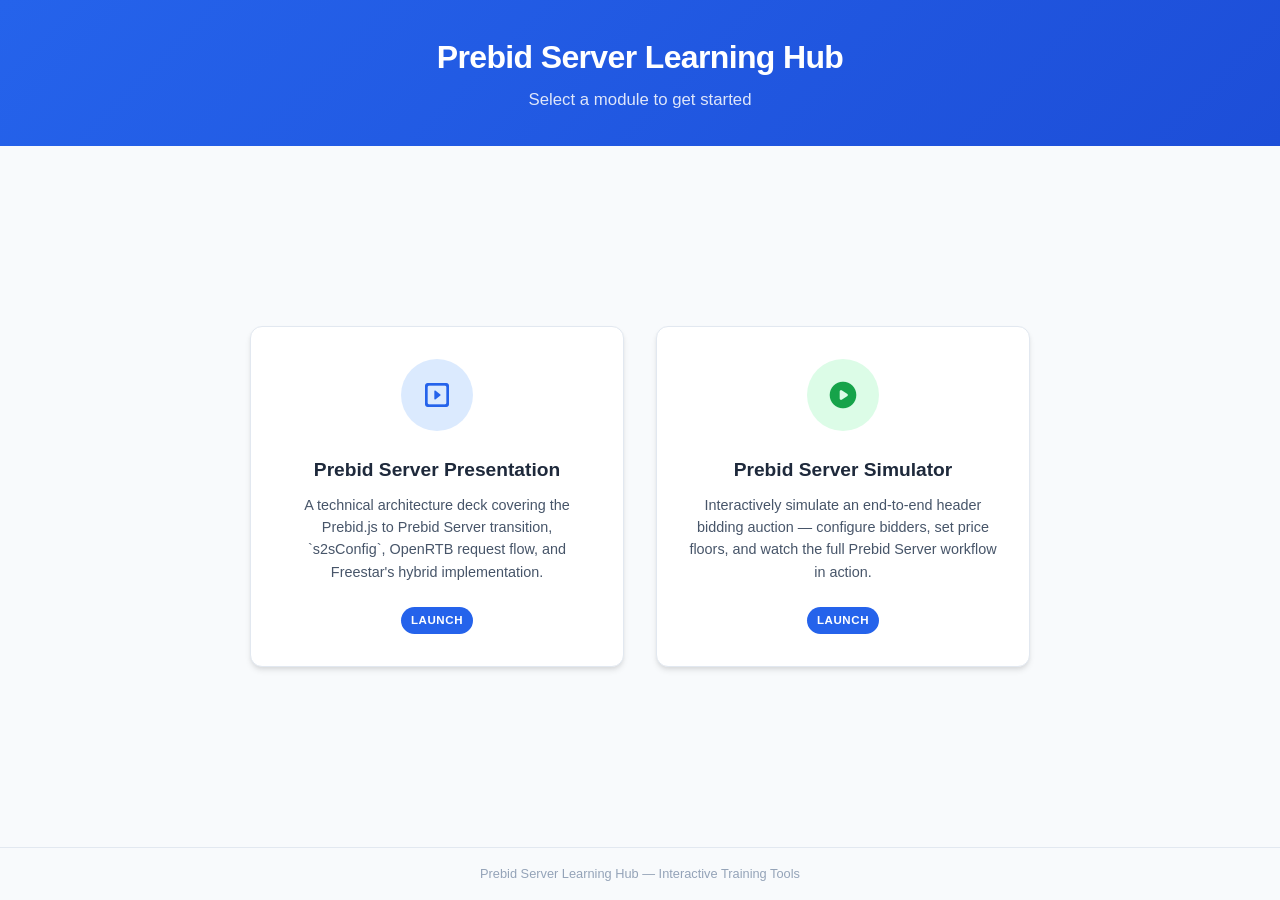
==== commit 15d31a14: "completed" ====
--- a/landing.html
+++ b/landing.html
@@ -151,15 +151,16 @@
     <main class="landing-main">
         <div class="card-grid">
 
-            <!-- Card 1: Presentation (placeholder) -->
-            <div class="landing-card card-disabled" aria-disabled="true" title="Coming soon">
+            <!-- Card 1: Presentation -->
+            <a class="landing-card" href="presentation.html" aria-label="Open the Prebid Server technical presentation">
                 <div class="card-icon card-icon--blue">
                     <span class="material-icons-round" style="font-size:2rem;">slideshow</span>
                 </div>
                 <h2>Prebid Server Presentation</h2>
-                <p>An guided walkthrough of Prebid Server concepts, architecture, and key workflows — coming soon.</p>
-                <span class="card-badge badge-coming-soon">Coming Soon</span>
-            </div>
+                <p>A technical architecture deck covering the Prebid.js to Prebid Server transition, `s2sConfig`,
+                    OpenRTB request flow, and Freestar's hybrid implementation.</p>
+                <span class="card-badge badge-launch">Launch</span>
+            </a>
 
             <!-- Card 2: Simulator (links to existing app) -->
             <a class="landing-card" href="index.html" aria-label="Open the Prebid Server Training Simulator">
@@ -180,4 +181,4 @@
     </footer>
 </body>
 
-</html>
+</html>
--- a/styles.css
+++ b/styles.css
@@ -336,6 +336,15 @@
   background: var(--bg-tertiary);
   padding: var(--spacing-md) var(--spacing-lg);
   border-bottom: 1px solid var(--border-color);
+  display: flex;
+  align-items: center;
+  justify-content: space-between;
+}
+
+.reset-btn {
+  flex: none;
+  font-size: 0.8rem;
+  padding: var(--spacing-xs) var(--spacing-sm);
 }
 
 .panel-header h2 {
@@ -638,7 +647,6 @@
 }
 
 .action-btn {
-  flex: 1;
   min-width: 80px;
   display: flex;
   align-items: center;
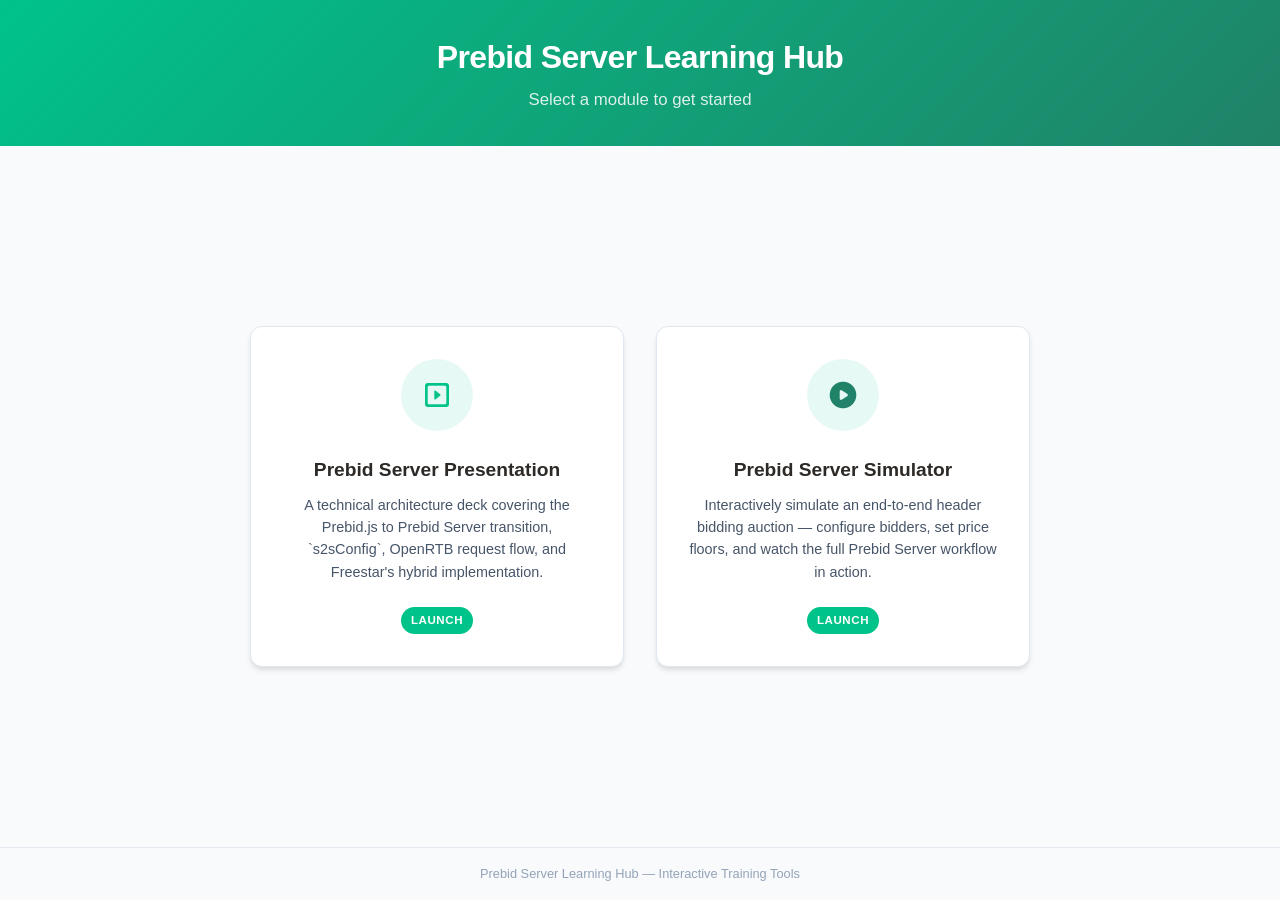
==== commit ba5924a8: "color updates" ====
--- a/landing.html
+++ b/landing.html
@@ -88,13 +88,13 @@
         }
 
         .card-icon--blue {
-            background: #dbeafe;
+            background: #e6f9f4;
             color: var(--primary-color);
         }
 
         .card-icon--green {
-            background: #dcfce7;
-            color: #16a34a;
+            background: #e6f9f4;
+            color: #208268;
         }
 
         .landing-card h2 {
--- a/styles.css
+++ b/styles.css
@@ -11,25 +11,25 @@
 }
 
 :root {
-  /* Color Palette */
-  --primary-color: #2563eb;
-  --primary-dark: #1d4ed8;
-  --primary-light: #3b82f6;
-  --secondary-color: #64748b;
-  --success-color: #22c55e;
-  --success-light: #86efac;
+  /* Color Palette — Freestar Brand */
+  --primary-color: #00c389;
+  --primary-dark: #208268;
+  --primary-light: #4fbc86;
+  --secondary-color: #913e96;
+  --success-color: #00c389;
+  --success-light: #4fbc86;
   --warning-color: #f59e0b;
   --warning-light: #fcd34d;
   --danger-color: #ef4444;
   --danger-light: #fca5a5;
-  --info-color: #06b6d4;
-  --info-light: #67e8f9;
+  --info-color: #793eb0;
+  --info-light: #844d9e;
 
   /* Neutral Colors */
   --bg-primary: #f8fafc;
   --bg-secondary: #ffffff;
   --bg-tertiary: #f1f5f9;
-  --text-primary: #1e293b;
+  --text-primary: #2d2926;
   --text-secondary: #475569;
   --text-muted: #94a3b8;
   --border-color: #e2e8f0;
@@ -799,7 +799,7 @@
 .phase.active .phase-number {
   background: var(--primary-color);
   color: white;
-  box-shadow: 0 0 0 4px rgba(37, 99, 235, 0.2);
+  box-shadow: 0 0 0 4px rgba(0, 195, 137, 0.2);
 }
 
 .phase.completed .phase-number {
@@ -840,7 +840,7 @@
 
 .phase.completed:hover .phase-number {
   transform: scale(1.12);
-  box-shadow: 0 0 0 5px rgba(34, 197, 94, 0.25);
+  box-shadow: 0 0 0 5px rgba(0, 195, 137, 0.25);
 }
 
 /* Highlight the phase currently being viewed in the indicator */
@@ -1590,7 +1590,7 @@
 
 .status-badge.won {
   background: var(--success-light);
-  color: #166534;
+  color: #167059;
 }
 
 .status-badge.lost {
@@ -1610,7 +1610,7 @@
 
 .status-badge.pending {
   background: var(--info-light);
-  color: #0e7490;
+  color: #ffffff;
 }
 
 /* Phase 4: Post-Auction Stage */
@@ -1819,12 +1819,12 @@
 
 .feedback-item.info {
   background: var(--info-light);
-  color: #0e7490;
+  color: #ffffff;
 }
 
 .feedback-item.success {
   background: var(--success-light);
-  color: #166534;
+  color: #167059;
 }
 
 .feedback-item.warning {
@@ -2167,10 +2167,10 @@
   align-items: center;
   justify-content: space-between;
   padding: 6px var(--spacing-md);
-  background: #eff6ff;
-  border-bottom: 1px solid #bfdbfe;
+  background: #e6f9f4;
+  border-bottom: 1px solid #a8dfd0;
   font-size: 0.8125rem;
-  color: #1e40af;
+  color: #208268;
   font-weight: 500;
   flex-shrink: 0;
 }
@@ -2314,8 +2314,8 @@
 }
 
 .summary-event-item.success {
-  background: #f0fdf4;
-  color: #166534;
+  background: #e6f9f4;
+  color: #167059;
 }
 .summary-event-item.success .event-dot {
   background: var(--success-color);
@@ -2340,11 +2340,11 @@
   align-items: flex-start;
   gap: var(--spacing-md);
   padding: var(--spacing-md);
-  background: #eff6ff;
-  border: 1px solid #bfdbfe;
+  background: #e6f9f4;
+  border: 1px solid #a8dfd0;
   border-radius: var(--radius-md);
   font-size: 0.8125rem;
-  color: #1e40af;
+  color: #208268;
   line-height: 1.55;
 }
 
@@ -2352,7 +2352,7 @@
   font-size: 1.25rem;
   line-height: 1;
   flex-shrink: 0;
-  color: #2563eb;
+  color: #00c389;
 }
 
 /* ============================================
@@ -2400,7 +2400,7 @@
 }
 
 .phase-proceed-btn.complete:hover {
-  background: #16a34a;
+  background: #167059;
   transform: none;
 }
 
